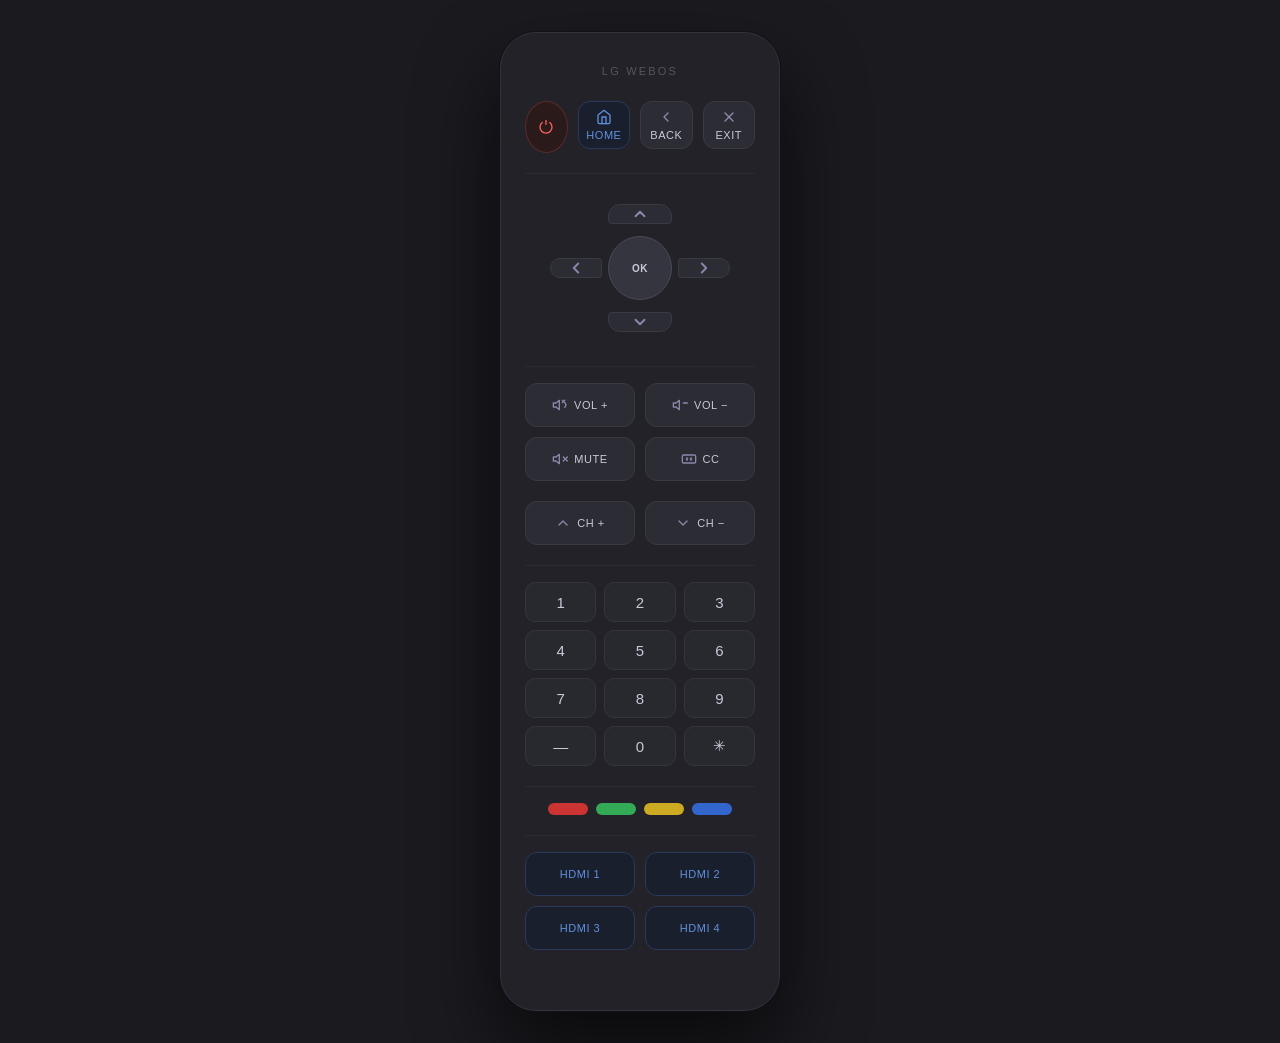
==== public/tv-remote.html @ cd7ec2d7 "first commit" ====
<!DOCTYPE html>
<html lang="en">
<head>
<meta charset="UTF-8">
<meta name="viewport" content="width=device-width, initial-scale=1.0">
<title>TV Remote</title>
<style>
  * { box-sizing: border-box; margin: 0; padding: 0; }

  body {
    background: #1a1a1f;
    display: flex;
    justify-content: center;
    align-items: flex-start;
    min-height: 100vh;
    padding: 2rem 1rem;
    font-family: 'SF Pro Display', -apple-system, BlinkMacSystemFont, sans-serif;
  }

  .remote {
    background: #222228;
    border-radius: 36px;
    padding: 2rem 1.5rem 2.5rem;
    width: 280px;
    border: 1px solid #333340;
    box-shadow: 0 0 0 1px #111116, 0 40px 80px rgba(0,0,0,0.6);
  }

  .brand {
    text-align: center;
    font-size: 11px;
    letter-spacing: 0.2em;
    color: #555560;
    text-transform: uppercase;
    margin-bottom: 1.5rem;
    font-weight: 500;
  }

  .section { margin-bottom: 1.25rem; }

  .row {
    display: flex;
    justify-content: center;
    gap: 10px;
    margin-bottom: 10px;
  }

  .btn {
    background: #2c2c35;
    border: 1px solid #3a3a45;
    border-radius: 12px;
    color: #c8c8d8;
    font-size: 11px;
    font-weight: 500;
    cursor: pointer;
    display: flex;
    flex-direction: column;
    align-items: center;
    justify-content: center;
    gap: 4px;
    transition: background 0.1s, transform 0.1s, border-color 0.1s;
    user-select: none;
    letter-spacing: 0.05em;
    text-transform: uppercase;
  }

  .btn:hover { background: #35353f; border-color: #4a4a58; }
  .btn:active { background: #1e1e26; transform: scale(0.94); }

  .btn svg { width: 16px; height: 16px; stroke: #8888aa; fill: none; stroke-width: 2; stroke-linecap: round; stroke-linejoin: round; }

  .btn-sm { width: 52px; height: 44px; font-size: 10px; }
  .btn-md { width: 64px; height: 48px; }
  .btn-lg { width: 76px; height: 52px; }
  .btn-wide { width: 110px; height: 44px; flex-direction: row; gap: 6px; font-size: 11px; }

  .btn-power {
    background: #2a1a1a;
    border-color: #5a2a2a;
    color: #ff6060;
    width: 52px; height: 52px;
    border-radius: 50%;
  }
  .btn-power svg { stroke: #ff6060; }
  .btn-power:hover { background: #3a1f1f; border-color: #7a3a3a; }
  .btn-power:active { background: #1a1010; }

  .btn-accent {
    background: #1a1f2e;
    border-color: #2a3a5a;
    color: #6090dd;
  }
  .btn-accent svg { stroke: #6090dd; }
  .btn-accent:hover { background: #1f2538; }

  .dpad-wrap {
    display: grid;
    grid-template-columns: 52px 64px 52px;
    grid-template-rows: 48px 48px 48px;
    gap: 6px;
    justify-content: center;
    align-items: center;
  }

  .dpad-center {
    background: #35353f;
    border: 1px solid #4a4a58;
    border-radius: 50%;
    width: 64px; height: 64px;
    display: flex; align-items: center; justify-content: center;
    cursor: pointer;
    transition: background 0.1s, transform 0.1s;
    font-size: 10px;
    font-weight: 600;
    color: #c8c8d8;
    letter-spacing: 0.05em;
    text-transform: uppercase;
  }
  .dpad-center:hover { background: #3f3f4a; }
  .dpad-center:active { background: #28282f; transform: scale(0.92); }

  .dpad-arrow {
    background: #2c2c35;
    border: 1px solid #3a3a45;
    display: flex; align-items: center; justify-content: center;
    cursor: pointer;
    transition: background 0.1s, transform 0.1s;
  }
  .dpad-arrow:hover { background: #35353f; }
  .dpad-arrow:active { background: #1e1e26; transform: scale(0.9); }

  .dpad-up    { border-radius: 12px 12px 4px 4px; }
  .dpad-down  { border-radius: 4px 4px 12px 12px; }
  .dpad-left  { border-radius: 12px 4px 4px 12px; }
  .dpad-right { border-radius: 4px 12px 12px 4px; }

  .dpad-arrow svg { width: 18px; height: 18px; stroke: #8888aa; fill: none; stroke-width: 2.5; stroke-linecap: round; stroke-linejoin: round; }

  .color-row { display: flex; justify-content: center; gap: 8px; }
  .btn-color {
    width: 40px; height: 12px; border-radius: 6px; cursor: pointer;
    border: none; transition: opacity 0.1s, transform 0.1s;
  }
  .btn-color:hover { opacity: 0.8; }
  .btn-color:active { transform: scale(0.9); }
  .btn-red    { background: #cc3333; }
  .btn-green  { background: #33aa55; }
  .btn-yellow { background: #ccaa22; }
  .btn-blue   { background: #3366cc; }

  .numpad {
    display: grid;
    grid-template-columns: repeat(3, 1fr);
    gap: 8px;
  }
  .btn-num {
    height: 40px;
    border-radius: 10px;
    font-size: 15px;
    font-weight: 500;
    color: #c8c8d8;
    background: #28282f;
    border: 1px solid #35353f;
    cursor: pointer;
    transition: background 0.1s, transform 0.1s;
  }
  .btn-num:hover { background: #31313a; }
  .btn-num:active { background: #1c1c22; transform: scale(0.95); }

  .divider {
    height: 1px;
    background: #2a2a35;
    margin: 1rem 0;
  }

  .toast {
    position: fixed;
    bottom: 1.5rem;
    left: 50%;
    transform: translateX(-50%) translateY(20px);
    background: #2c2c35;
    border: 1px solid #3a3a45;
    color: #c8c8d8;
    font-size: 12px;
    padding: 8px 16px;
    border-radius: 20px;
    opacity: 0;
    transition: opacity 0.2s, transform 0.2s;
    pointer-events: none;
    white-space: nowrap;
  }
  .toast.show { opacity: 1; transform: translateX(-50%) translateY(0); }
  .toast.error { border-color: #5a2a2a; color: #ff6060; }
</style>
</head>
<body>

<div class="remote">
  <div class="brand">LG WebOS</div>

  <div class="section">
    <div class="row">
      <button class="btn btn-power" onclick="sendCmd('POWER')" title="Power">
        <svg viewBox="0 0 24 24"><path d="M12 2v6M6.3 5.3a9 9 0 1 0 11.4 0"/></svg>
      </button>
      <button class="btn btn-md btn-accent" onclick="sendCmd('HOME')" title="Home">
        <svg viewBox="0 0 24 24"><path d="M3 9l9-7 9 7v11a2 2 0 0 1-2 2H5a2 2 0 0 1-2-2z"/><polyline points="9,22 9,12 15,12 15,22"/></svg>
        Home
      </button>
      <button class="btn btn-md" onclick="sendCmd('BACK')" title="Back">
        <svg viewBox="0 0 24 24"><polyline points="15,18 9,12 15,6"/></svg>
        Back
      </button>
      <button class="btn btn-md" onclick="sendCmd('EXIT')" title="Exit">
        <svg viewBox="0 0 24 24"><line x1="18" y1="6" x2="6" y2="18"/><line x1="6" y1="6" x2="18" y2="18"/></svg>
        Exit
      </button>
    </div>
  </div>

  <div class="divider"></div>

  <div class="section">
    <div class="dpad-wrap">
      <div></div>
      <div class="dpad-arrow dpad-up" onclick="sendCmd('UP')">
        <svg viewBox="0 0 24 24"><polyline points="18,15 12,9 6,15"/></svg>
      </div>
      <div></div>
      <div class="dpad-arrow dpad-left" onclick="sendCmd('LEFT')">
        <svg viewBox="0 0 24 24"><polyline points="15,18 9,12 15,6"/></svg>
      </div>
      <div class="dpad-center" onclick="sendCmd('ENTER')">OK</div>
      <div class="dpad-arrow dpad-right" onclick="sendCmd('RIGHT')">
        <svg viewBox="0 0 24 24"><polyline points="9,18 15,12 9,6"/></svg>
      </div>
      <div></div>
      <div class="dpad-arrow dpad-down" onclick="sendCmd('DOWN')">
        <svg viewBox="0 0 24 24"><polyline points="6,9 12,15 18,9"/></svg>
      </div>
      <div></div>
    </div>
  </div>

  <div class="divider"></div>

  <div class="section">
    <div class="row">
      <button class="btn btn-wide" onclick="sendCmd('VOLUMEUP')">
        <svg viewBox="0 0 24 24"><polygon points="11,5 6,9 2,9 2,15 6,15 11,19"/><line x1="15.54" y1="8.46" x2="19.07" y2="4.93"/><line x1="19.07" y1="8.46" x2="15.54" y2="4.93"/><path d="M19.07 15.54a5 5 0 0 0 0-7.07"/></svg>
        Vol +
      </button>
      <button class="btn btn-wide" onclick="sendCmd('VOLUMEDOWN')">
        <svg viewBox="0 0 24 24"><polygon points="11,5 6,9 2,9 2,15 6,15 11,19"/><line x1="23" y1="9" x2="17" y2="9"/></svg>
        Vol −
      </button>
    </div>
    <div class="row">
      <button class="btn btn-wide" onclick="sendCmd('MUTE')">
        <svg viewBox="0 0 24 24"><polygon points="11,5 6,9 2,9 2,15 6,15 11,19"/><line x1="23" y1="9" x2="17" y2="15"/><line x1="17" y1="9" x2="23" y2="15"/></svg>
        Mute
      </button>
      <button class="btn btn-wide" onclick="sendCmd('CC')">
        <svg viewBox="0 0 24 24"><rect x="2" y="6" width="20" height="12" rx="2"/><path d="M8 12h2m-1-2v4M14 12h2m-1-2v4"/></svg>
        CC
      </button>
    </div>
  </div>

  <div class="section">
    <div class="row">
      <button class="btn btn-wide" onclick="sendCmd('CHANNELUP')">
        <svg viewBox="0 0 24 24"><polyline points="18,15 12,9 6,15"/></svg>
        Ch +
      </button>
      <button class="btn btn-wide" onclick="sendCmd('CHANNELDOWN')">
        <svg viewBox="0 0 24 24"><polyline points="6,9 12,15 18,9"/></svg>
        Ch −
      </button>
    </div>
  </div>

  <div class="divider"></div>

  <div class="section">
    <div class="numpad">
      <button class="btn-num" onclick="sendCmd('1')">1</button>
      <button class="btn-num" onclick="sendCmd('2')">2</button>
      <button class="btn-num" onclick="sendCmd('3')">3</button>
      <button class="btn-num" onclick="sendCmd('4')">4</button>
      <button class="btn-num" onclick="sendCmd('5')">5</button>
      <button class="btn-num" onclick="sendCmd('6')">6</button>
      <button class="btn-num" onclick="sendCmd('7')">7</button>
      <button class="btn-num" onclick="sendCmd('8')">8</button>
      <button class="btn-num" onclick="sendCmd('9')">9</button>
      <button class="btn-num" onclick="sendCmd('DASH')">—</button>
      <button class="btn-num" onclick="sendCmd('0')">0</button>
      <button class="btn-num" onclick="sendCmd('*')">✳</button>
    </div>
  </div>

  <div class="divider"></div>

  <div class="section">
    <div class="color-row">
      <button class="btn-color btn-red"    onclick="sendCmd('RED')"    title="Red"></button>
      <button class="btn-color btn-green"  onclick="sendCmd('GREEN')"  title="Green"></button>
      <button class="btn-color btn-yellow" onclick="sendCmd('YELLOW')" title="Yellow"></button>
      <button class="btn-color btn-blue"   onclick="sendCmd('BLUE')"   title="Blue"></button>
    </div>
  </div>

  <div class="divider"></div>

  <div class="section">
    <div class="row">
      <button class="btn btn-wide btn-accent" onclick="sendInput('HDMI_1')">HDMI 1</button>
      <button class="btn btn-wide btn-accent" onclick="sendInput('HDMI_2')">HDMI 2</button>
    </div>
    <div class="row">
      <button class="btn btn-wide btn-accent" onclick="sendInput('HDMI_3')">HDMI 3</button>
      <button class="btn btn-wide btn-accent" onclick="sendInput('HDMI_4')">HDMI 4</button>
    </div>
  </div>

</div>

<div class="toast" id="toast"></div>

<script>
var toastTimer;

function showToast(msg, isError) {
  var t = document.getElementById('toast');
  t.textContent = msg;
  t.className = 'toast show' + (isError ? ' error' : '');
  clearTimeout(toastTimer);
  toastTimer = setTimeout(function() { t.className = 'toast'; }, 1800);
}

function sendCmd(button) {
  fetch('/api/tv/button', {
    method: 'POST',
    headers: { 'Content-Type': 'application/json' },
    body: JSON.stringify({ button: button })
  })
  .then(function(r) {
    if (r.ok) { showToast(button, false); }
    else { showToast('Error: ' + r.status, true); }
  })
  .catch(function() { showToast('No connection', true); });
}

function sendInput(inputId) {
  fetch('/api/tv/input', {
    method: 'POST',
    headers: { 'Content-Type': 'application/json' },
    body: JSON.stringify({ inputId: inputId })
  })
  .then(function(r) {
    if (r.ok) { showToast(inputId, false); }
    else { showToast('Error: ' + r.status, true); }
  })
  .catch(function() { showToast('No connection', true); });
}
</script>
</body>
</html>
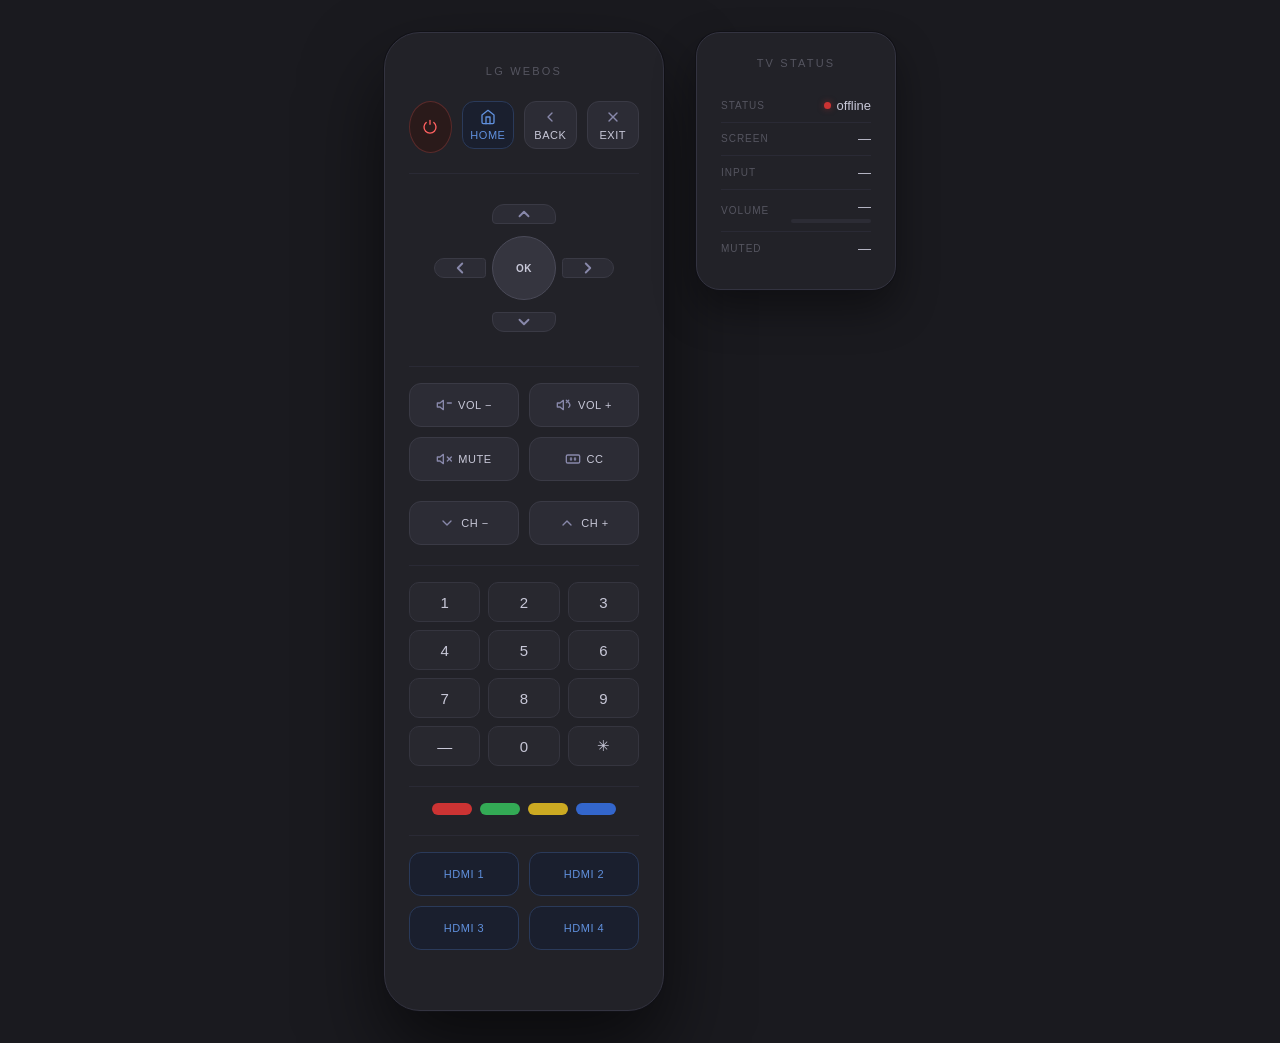
==== commit 044f5c31: "tweaks" ====
--- a/public/tv-remote.html
+++ b/public/tv-remote.html
@@ -191,9 +191,103 @@
   }
   .toast.show { opacity: 1; transform: translateX(-50%) translateY(0); }
   .toast.error { border-color: #5a2a2a; color: #ff6060; }
+
+  .layout {
+    display: flex;
+    flex-direction: row;
+    gap: 2rem;
+    align-items: flex-start;
+    justify-content: center;
+    width: 100%;
+  }
+
+  @media (max-width: 620px) {
+    .layout { flex-direction: column; align-items: center; }
+  }
+
+  .status-panel {
+    background: #222228;
+    border-radius: 24px;
+    padding: 1.5rem;
+    width: 200px;
+    border: 1px solid #333340;
+    box-shadow: 0 0 0 1px #111116, 0 20px 40px rgba(0,0,0,0.4);
+    flex-shrink: 0;
+  }
+
+  .status-title {
+    font-size: 11px;
+    letter-spacing: 0.2em;
+    color: #555560;
+    text-transform: uppercase;
+    font-weight: 500;
+    margin-bottom: 1.25rem;
+    text-align: center;
+  }
+
+  .status-row {
+    display: flex;
+    justify-content: space-between;
+    align-items: center;
+    padding: 0.55rem 0;
+    border-bottom: 1px solid #2a2a35;
+    gap: 8px;
+  }
+  .status-row:last-child { border-bottom: none; }
+
+  .status-label {
+    font-size: 10px;
+    color: #555560;
+    text-transform: uppercase;
+    letter-spacing: 0.1em;
+    font-weight: 500;
+    flex-shrink: 0;
+  }
+
+  .status-value {
+    font-size: 13px;
+    color: #c8c8d8;
+    font-weight: 500;
+    display: flex;
+    align-items: center;
+    gap: 6px;
+    text-align: right;
+  }
+
+  .status-dot {
+    width: 7px; height: 7px;
+    border-radius: 50%;
+    background: #555560;
+    flex-shrink: 0;
+  }
+  .status-dot.online  { background: #33aa55; box-shadow: 0 0 6px rgba(51,170,85,0.5); }
+  .status-dot.offline { background: #cc3333; box-shadow: 0 0 6px rgba(204,51,51,0.5); }
+
+  .vol-wrap {
+    display: flex;
+    flex-direction: column;
+    align-items: flex-end;
+    gap: 5px;
+  }
+  .vol-bar-track {
+    width: 80px; height: 4px;
+    background: #2c2c35;
+    border-radius: 2px;
+    overflow: hidden;
+  }
+  .vol-bar-fill {
+    height: 100%;
+    background: #6090dd;
+    border-radius: 2px;
+    transition: width 0.4s;
+    width: 0%;
+  }
+  .vol-bar-fill.muted { background: #cc9933; }
 </style>
 </head>
 <body>
+
+<div class="layout">
 
 <div class="remote">
   <div class="brand">LG WebOS</div>
@@ -246,13 +340,13 @@
 
   <div class="section">
     <div class="row">
+      <button class="btn btn-wide" onclick="sendCmd('VOLUMEDOWN')">
+        <svg viewBox="0 0 24 24"><polygon points="11,5 6,9 2,9 2,15 6,15 11,19"/><line x1="23" y1="9" x2="17" y2="9"/></svg>
+        Vol −
+      </button>
       <button class="btn btn-wide" onclick="sendCmd('VOLUMEUP')">
         <svg viewBox="0 0 24 24"><polygon points="11,5 6,9 2,9 2,15 6,15 11,19"/><line x1="15.54" y1="8.46" x2="19.07" y2="4.93"/><line x1="19.07" y1="8.46" x2="15.54" y2="4.93"/><path d="M19.07 15.54a5 5 0 0 0 0-7.07"/></svg>
         Vol +
-      </button>
-      <button class="btn btn-wide" onclick="sendCmd('VOLUMEDOWN')">
-        <svg viewBox="0 0 24 24"><polygon points="11,5 6,9 2,9 2,15 6,15 11,19"/><line x1="23" y1="9" x2="17" y2="9"/></svg>
-        Vol −
       </button>
     </div>
     <div class="row">
@@ -269,13 +363,13 @@
 
   <div class="section">
     <div class="row">
+      <button class="btn btn-wide" onclick="sendCmd('CHANNELDOWN')">
+        <svg viewBox="0 0 24 24"><polyline points="6,9 12,15 18,9"/></svg>
+        Ch −
+      </button>
       <button class="btn btn-wide" onclick="sendCmd('CHANNELUP')">
         <svg viewBox="0 0 24 24"><polyline points="18,15 12,9 6,15"/></svg>
         Ch +
-      </button>
-      <button class="btn btn-wide" onclick="sendCmd('CHANNELDOWN')">
-        <svg viewBox="0 0 24 24"><polyline points="6,9 12,15 18,9"/></svg>
-        Ch −
       </button>
     </div>
   </div>
@@ -325,6 +419,37 @@
 
 </div>
 
+<div class="status-panel">
+  <div class="status-title">TV Status</div>
+  <div class="status-row">
+    <span class="status-label">Status</span>
+    <span class="status-value"><span class="status-dot" id="s-dot"></span><span id="s-status">—</span></span>
+  </div>
+  <div class="status-row">
+    <span class="status-label">Screen</span>
+    <span class="status-value" id="s-screen">—</span>
+  </div>
+  <div class="status-row">
+    <span class="status-label">Input</span>
+    <span class="status-value" id="s-input">—</span>
+  </div>
+  <div class="status-row">
+    <span class="status-label">Volume</span>
+    <span class="status-value">
+      <div class="vol-wrap">
+        <span id="s-vol-num">—</span>
+        <div class="vol-bar-track"><div class="vol-bar-fill" id="s-vol-fill"></div></div>
+      </div>
+    </span>
+  </div>
+  <div class="status-row">
+    <span class="status-label">Muted</span>
+    <span class="status-value" id="s-muted">—</span>
+  </div>
+</div>
+
+</div>
+
 <div class="toast" id="toast"></div>
 
 <script>
@@ -363,6 +488,38 @@
   })
   .catch(function() { showToast('No connection', true); });
 }
+
+function formatInput(raw) {
+  if (!raw) return '—';
+  return raw.replace(/^hdmi(\d+)$/i, 'HDMI $1').replace(/^component(\d+)$/i, 'Component $1');
+}
+
+function updateStatus() {
+  fetch('/api/tv/state')
+    .then(function(r) { return r.json(); })
+    .then(function(d) {
+      var dot = document.getElementById('s-dot');
+      dot.className = 'status-dot ' + (d.status === 'online' ? 'online' : 'offline');
+      document.getElementById('s-status').textContent = d.status || '—';
+      document.getElementById('s-screen').textContent = d.screen_state || '—';
+      document.getElementById('s-input').textContent = formatInput(d.input);
+      var vol = d.volume != null ? d.volume : null;
+      document.getElementById('s-vol-num').textContent = vol != null ? vol : '—';
+      var fill = document.getElementById('s-vol-fill');
+      fill.style.width = vol != null ? Math.min(vol, 100) + '%' : '0%';
+      fill.className = 'vol-bar-fill' + (d.muted ? ' muted' : '');
+      var mutedEl = document.getElementById('s-muted');
+      mutedEl.textContent = d.muted ? 'Yes' : 'No';
+      mutedEl.style.color = d.muted ? '#cc9933' : '#c8c8d8';
+    })
+    .catch(function() {
+      document.getElementById('s-dot').className = 'status-dot offline';
+      document.getElementById('s-status').textContent = 'offline';
+    });
+}
+
+updateStatus();
+setInterval(updateStatus, 1000);
 </script>
 </body>
 </html>
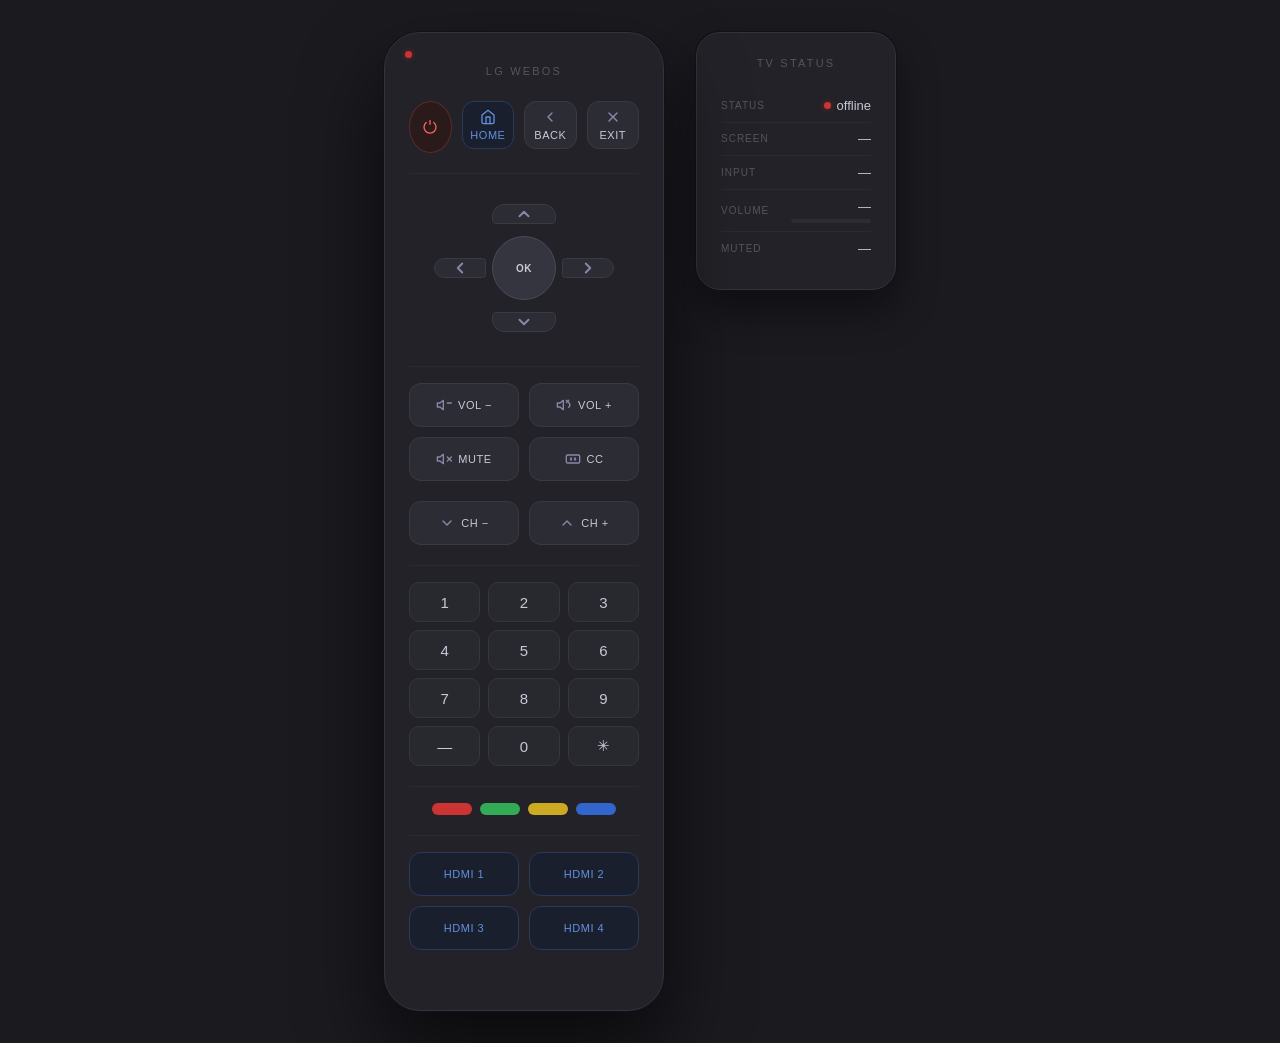
==== commit de179f7e: "stufffffff" ====
--- a/public/tv-remote.html
+++ b/public/tv-remote.html
@@ -24,7 +24,19 @@
     width: 280px;
     border: 1px solid #333340;
     box-shadow: 0 0 0 1px #111116, 0 40px 80px rgba(0,0,0,0.6);
-  }
+    position: relative;
+  }
+
+  .remote-status-dot {
+    position: absolute;
+    top: 1.1rem;
+    left: 1.25rem;
+    width: 7px; height: 7px;
+    border-radius: 50%;
+    background: #555560;
+  }
+  .remote-status-dot.online  { background: #33aa55; box-shadow: 0 0 6px rgba(51,170,85,0.5); }
+  .remote-status-dot.offline { background: #cc3333; box-shadow: 0 0 6px rgba(204,51,51,0.5); }
 
   .brand {
     text-align: center;
@@ -290,6 +302,7 @@
 <div class="layout">
 
 <div class="remote">
+  <span class="remote-status-dot" id="r-dot"></span>
   <div class="brand">LG WebOS</div>
 
   <div class="section">
@@ -500,6 +513,7 @@
     .then(function(d) {
       var dot = document.getElementById('s-dot');
       dot.className = 'status-dot ' + (d.status === 'online' ? 'online' : 'offline');
+      document.getElementById('r-dot').className = 'remote-status-dot ' + (d.status === 'online' ? 'online' : 'offline');
       document.getElementById('s-status').textContent = d.status || '—';
       document.getElementById('s-screen').textContent = d.screen_state || '—';
       document.getElementById('s-input').textContent = formatInput(d.input);
@@ -514,6 +528,7 @@
     })
     .catch(function() {
       document.getElementById('s-dot').className = 'status-dot offline';
+      document.getElementById('r-dot').className = 'remote-status-dot offline';
       document.getElementById('s-status').textContent = 'offline';
     });
 }
